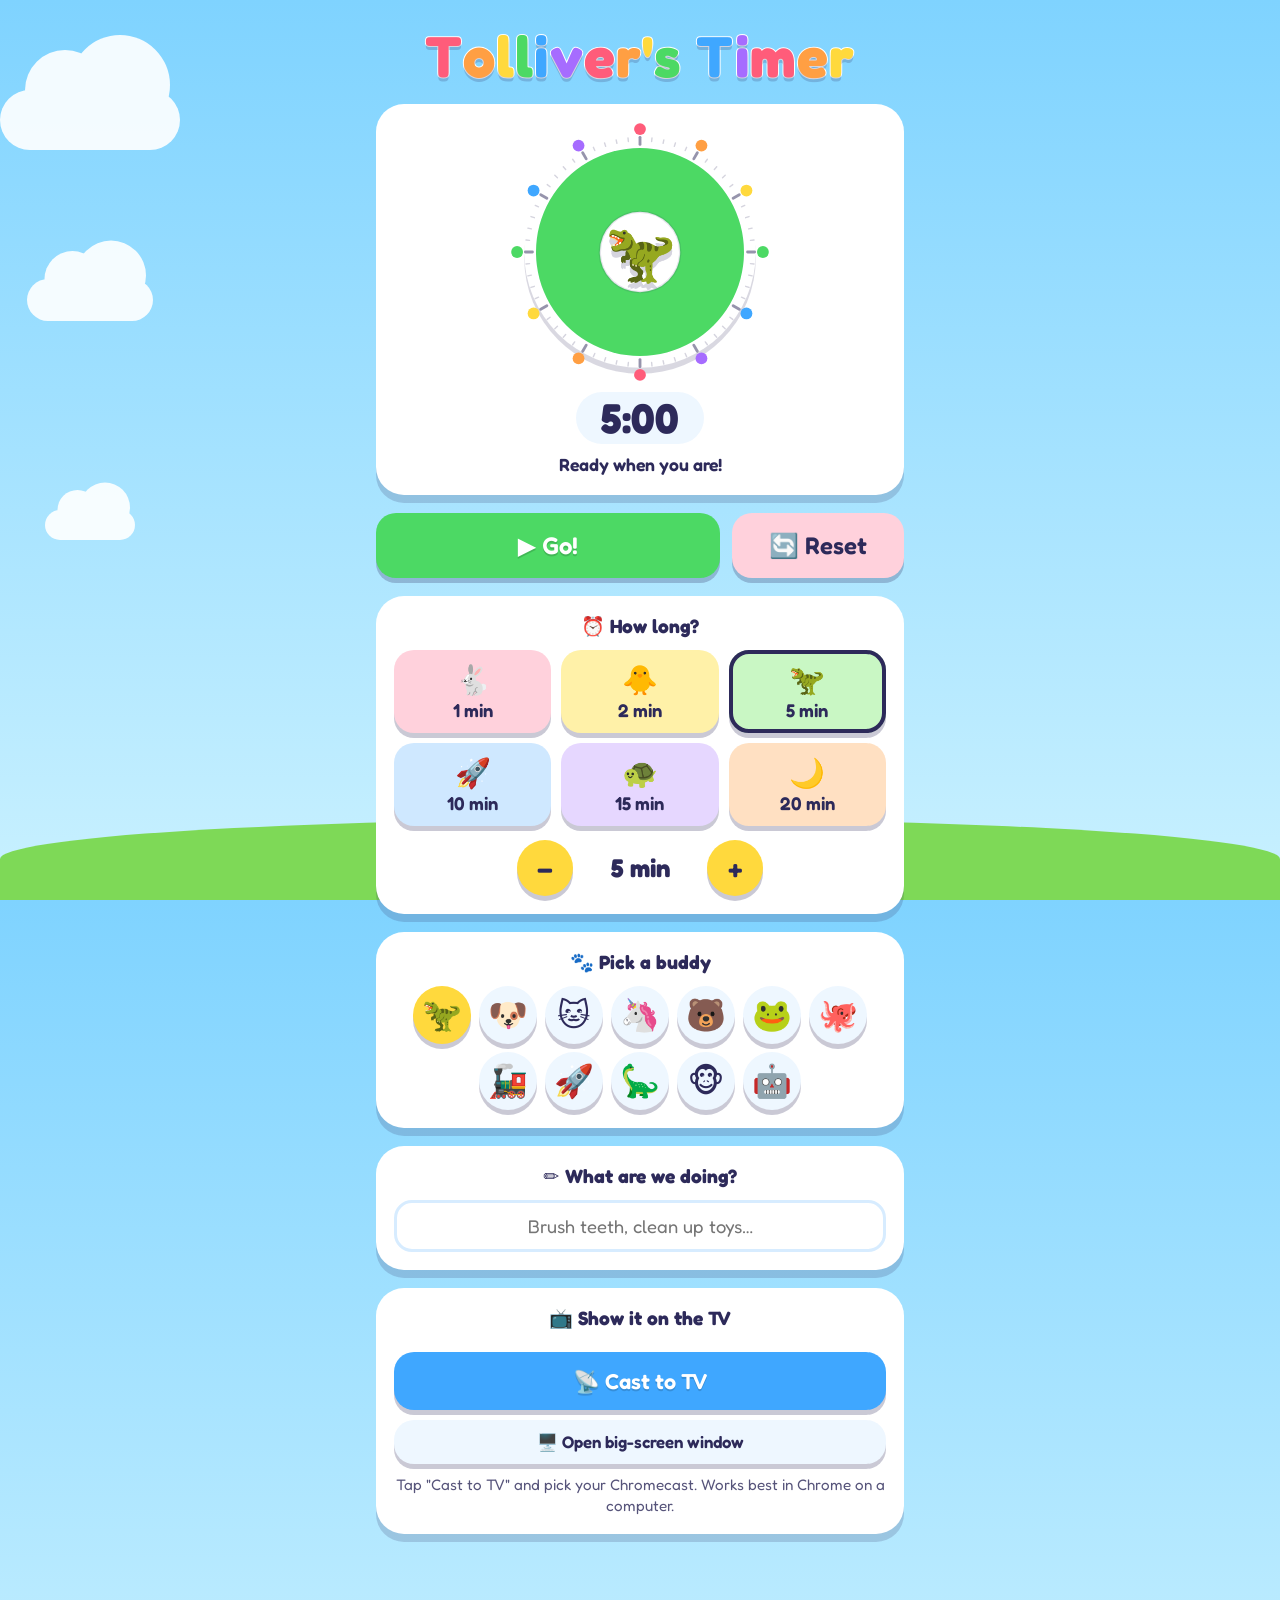
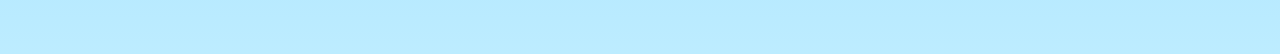
==== index.html @ eefb512e "Add Tolliver's Timer: a kid-friendly countdown you can cast to a TV Co-Authored-By: Claude Opus 5.5 " ====
<!doctype html>
<html lang="en">
<head>
  <meta charset="utf-8">
  <meta name="viewport" content="width=device-width, initial-scale=1">
  <title>Tolliver's Timer</title>
  <link rel="preconnect" href="https://fonts.googleapis.com">
  <link rel="stylesheet" href="https://fonts.googleapis.com/css2?family=Fredoka:wght@500;600;700&display=swap">
  <link rel="stylesheet" href="css/style.css">
  <style>
    main {
      position: relative; z-index: 1;
      max-width: 560px; margin: 0 auto;
      padding: 20px 16px 120px;
      display: flex; flex-direction: column; gap: 18px; align-items: stretch;
    }
    .title { font-size: clamp(2.4rem, 10vw, 3.6rem); margin-top: 6px; }
    .card {
      background: var(--card); border-radius: 28px; box-shadow: var(--shadow);
      padding: 18px;
    }
    .card h2 { margin: 0 0 12px; font-size: 1.2rem; text-align: center; }
    .preview { display: flex; flex-direction: column; align-items: center; gap: 10px; }
    .preview .face-wrap { width: min(260px, 70vw); }
    .preview .digits { font-size: 2.6rem; box-shadow: none; background: #eef7ff; }
    .preview .message { font-size: 1.1rem; }

    button {
      font-family: inherit; font-weight: 600; color: var(--ink);
      border: 0; border-radius: 20px; cursor: pointer;
      box-shadow: 0 5px 0 rgba(45, 42, 90, 0.25);
      transition: transform 0.08s, box-shadow 0.08s;
      -webkit-tap-highlight-color: transparent;
    }
    button:active { transform: translateY(4px); box-shadow: 0 1px 0 rgba(45, 42, 90, 0.25); }
    button:focus-visible { outline: 4px solid var(--purple); outline-offset: 3px; }

    .presets { display: grid; grid-template-columns: repeat(3, 1fr); gap: 10px; }
    .presets button { padding: 12px 4px; font-size: 1.15rem; display: flex; flex-direction: column; align-items: center; gap: 2px; }
    .presets button .e { font-size: 1.8rem; }
    .presets button.sel { outline: 4px solid var(--ink); outline-offset: -4px; }

    .custom { display: flex; align-items: center; justify-content: center; gap: 12px; margin-top: 14px; }
    .custom button { width: 56px; height: 56px; font-size: 1.8rem; background: var(--yellow); border-radius: 50%; }
    .custom .val { font-size: 1.6rem; font-weight: 700; min-width: 110px; text-align: center; }

    .buddies { display: flex; flex-wrap: wrap; justify-content: center; gap: 8px; }
    .buddies button { font-size: 2rem; width: 58px; height: 58px; background: #eef7ff; border-radius: 50%; padding: 0; }
    .buddies button.sel { background: var(--yellow); }

    .controls { display: grid; grid-template-columns: 2fr 1fr; gap: 12px; }
    .controls button { padding: 18px 8px; font-size: 1.5rem; }
    #startBtn { background: var(--green); color: #fff; text-shadow: 0 2px 0 rgba(0,0,0,0.15); }
    #startBtn.pause { background: var(--orange); }
    #resetBtn { background: #ffd1dc; }

    .cast { display: grid; gap: 10px; }
    #castBtn { background: var(--blue); color: #fff; padding: 16px; font-size: 1.35rem; text-shadow: 0 2px 0 rgba(0,0,0,0.15); }
    #castBtn.on { background: var(--purple); }
    #bigBtn { background: #eef7ff; padding: 12px; font-size: 1.05rem; }
    .hint { font-size: 0.95rem; text-align: center; margin: 0; opacity: 0.8; line-height: 1.4; }

    input.label {
      width: 100%; font-family: inherit; font-size: 1.15rem; padding: 12px 16px;
      border-radius: 18px; border: 3px solid #d7ecff; color: var(--ink); text-align: center;
    }
    input.label:focus { outline: none; border-color: var(--blue); }
  </style>
</head>
<body>
  <div class="sky"><div class="cloud c1"></div><div class="cloud c2"></div><div class="cloud c3"></div></div>
  <div class="grass"></div>

  <main>
    <h1 class="title" id="title">Tolliver's Timer</h1>

    <section class="card preview">
      <div class="face-wrap" id="face"></div>
      <div class="digits" id="digits">5:00</div>
      <div class="message" id="message"></div>
    </section>

    <section class="controls">
      <button id="startBtn">▶️ Go!</button>
      <button id="resetBtn">🔄 Reset</button>
    </section>

    <section class="card">
      <h2>⏰ How long?</h2>
      <div class="presets" id="presets"></div>
      <div class="custom">
        <button id="minus" aria-label="One minute less">−</button>
        <div class="val" id="customVal">5 min</div>
        <button id="plus" aria-label="One minute more">+</button>
      </div>
    </section>

    <section class="card">
      <h2>🐾 Pick a buddy</h2>
      <div class="buddies" id="buddies"></div>
    </section>

    <section class="card">
      <h2>✏️ What are we doing?</h2>
      <input class="label" id="label" maxlength="40" placeholder="Brush teeth, clean up toys…">
    </section>

    <section class="card cast">
      <h2>📺 Show it on the TV</h2>
      <button id="castBtn">📡 Cast to TV</button>
      <button id="bigBtn">🖥️ Open big-screen window</button>
      <p class="hint" id="castHint"></p>
    </section>
  </main>

  <script src="js/config.js"></script>
  <script src="js/face.js"></script>
  <script src="js/controller.js"></script>
</body>
</html>
---- css/style.css ----
:root {
  --sky-top: #7fd3ff;
  --sky-bottom: #c9f1ff;
  --grass: #7ed957;
  --ink: #2d2a5a;
  --card: #ffffff;
  --red: #ff5c7a;
  --orange: #ff9f43;
  --yellow: #ffd93d;
  --green: #4cd964;
  --blue: #3fa7ff;
  --purple: #a66cff;
  --shadow: 0 8px 0 rgba(45, 42, 90, 0.18);
}

* { box-sizing: border-box; }

html, body {
  margin: 0;
  height: 100%;
}

body {
  font-family: 'Fredoka', 'Comic Sans MS', 'Chalkboard SE', system-ui, sans-serif;
  color: var(--ink);
  background: linear-gradient(180deg, var(--sky-top), var(--sky-bottom));
  background-color: var(--sky-top);
  overflow-x: hidden;
}

/* ---------- Floating clouds & grass ---------- */
.sky {
  position: fixed;
  inset: 0;
  pointer-events: none;
  z-index: 0;
  overflow: hidden;
}
.cloud {
  position: absolute;
  width: 180px;
  height: 60px;
  background: #fff;
  border-radius: 60px;
  opacity: 0.9;
  animation: drift linear infinite;
}
.cloud::before, .cloud::after {
  content: '';
  position: absolute;
  background: #fff;
  border-radius: 50%;
}
.cloud::before { width: 80px; height: 80px; top: -40px; left: 25px; }
.cloud::after  { width: 100px; height: 100px; top: -55px; left: 70px; }
.cloud.c1 { top: 10%; animation-duration: 70s; animation-delay: -10s; }
.cloud.c2 { top: 30%; transform: scale(0.7); animation-duration: 95s; animation-delay: -50s; }
.cloud.c3 { top: 55%; transform: scale(0.5); animation-duration: 120s; animation-delay: -80s; }
@keyframes drift {
  from { left: -250px; }
  to   { left: 110%; }
}
.grass {
  position: fixed;
  left: 0; right: 0; bottom: 0;
  height: 9vh;
  background:
    radial-gradient(circle at 10% 0, var(--grass) 30px, transparent 31px),
    var(--grass);
  border-top-left-radius: 50% 40px;
  border-top-right-radius: 50% 40px;
  z-index: 0;
  pointer-events: none;
}

/* ---------- Title ---------- */
.title {
  font-weight: 700;
  text-align: center;
  margin: 0;
  letter-spacing: 0.02em;
  line-height: 1.05;
  text-shadow: 0 4px 0 rgba(45, 42, 90, 0.2);
}
.title span {
  display: inline-block;
  animation: bounce 2.4s ease-in-out infinite;
  -webkit-text-stroke: 2px #fff;
  paint-order: stroke fill;
}
@keyframes bounce {
  0%, 100% { transform: translateY(0) rotate(-2deg); }
  50%      { transform: translateY(-8px) rotate(2deg); }
}

/* ---------- Timer face (shared) ---------- */
.face {
  position: relative;
  width: 100%;
  aspect-ratio: 1 / 1;
}
.face svg { width: 100%; height: 100%; display: block; overflow: visible; }
.face .center {
  position: absolute;
  inset: 0;
  display: flex;
  flex-direction: column;
  align-items: center;
  justify-content: center;
  pointer-events: none;
}
.face .buddy {
  font-size: 22cqw;
  line-height: 1;
  filter: drop-shadow(0 6px 0 rgba(45, 42, 90, 0.2));
  animation: wiggle 1.6s ease-in-out infinite;
}
.face.paused .buddy, .face.idle .buddy { animation: none; }
.face.done .buddy { animation: jump 0.6s ease-in-out infinite; }
@keyframes wiggle {
  0%, 100% { transform: rotate(-6deg); }
  50%      { transform: rotate(6deg); }
}
@keyframes jump {
  0%, 100% { transform: translateY(0) scale(1); }
  50%      { transform: translateY(-14%) scale(1.1); }
}
.face-wrap { container-type: inline-size; }

.digits {
  font-weight: 700;
  font-variant-numeric: tabular-nums;
  text-align: center;
  line-height: 1;
  background: var(--card);
  border-radius: 999px;
  box-shadow: var(--shadow);
  padding: 0.12em 0.6em;
  display: inline-block;
}
.message {
  text-align: center;
  font-weight: 600;
  min-height: 1.3em;
}

/* ---------- Confetti ---------- */
.confetti {
  position: fixed;
  inset: 0;
  pointer-events: none;
  z-index: 50;
  overflow: hidden;
}
.confetti i {
  position: absolute;
  top: -10vh;
  font-style: normal;
  animation: fall linear forwards;
}
@keyframes fall {
  to { transform: translateY(120vh) rotate(720deg); }
}
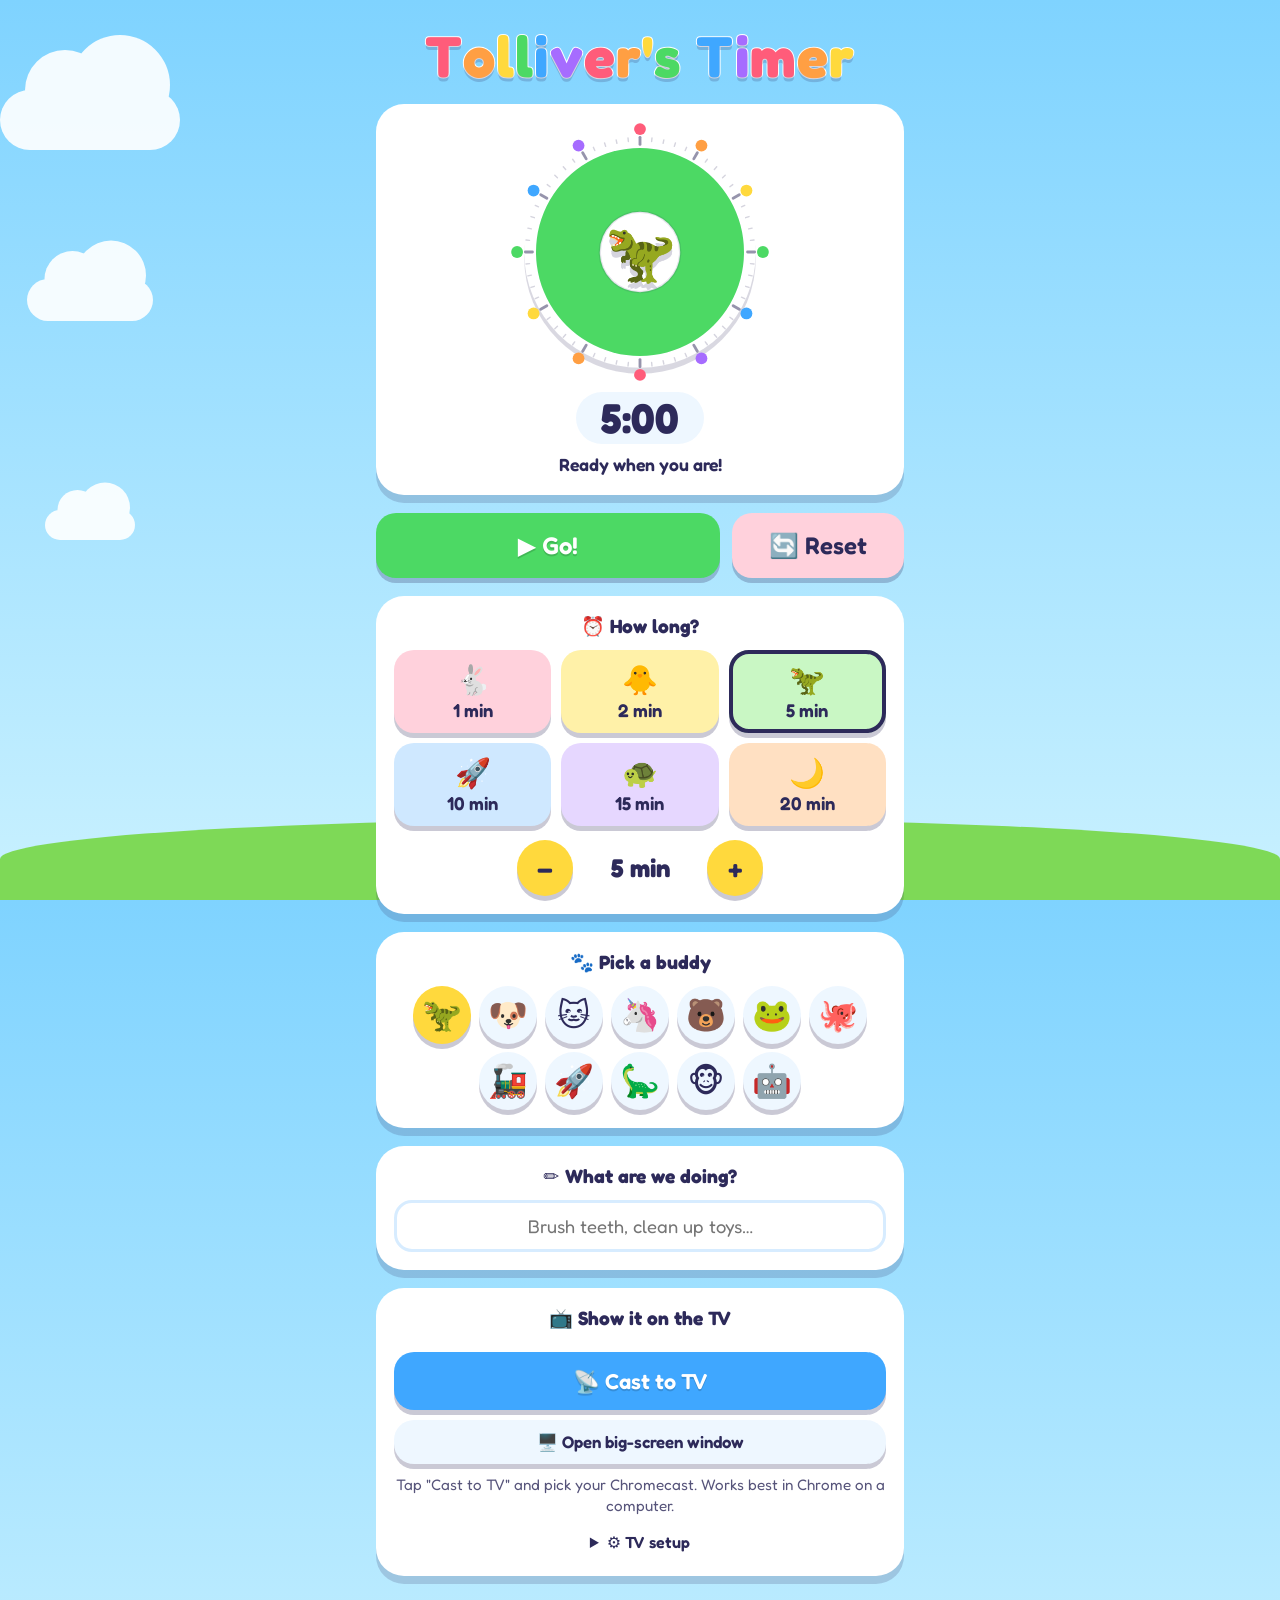
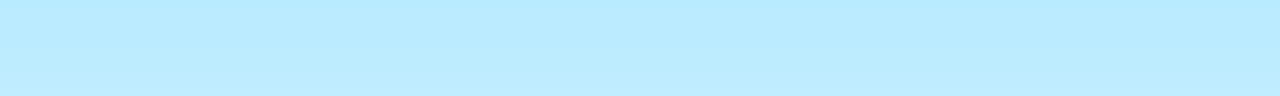
==== commit 1b0f0a34: "Make Tolliver's Timer castable from an Android phone Use the Google Cast SDK when a Cast App ID is s" ====
--- a/index.html
+++ b/index.html
@@ -4,6 +4,10 @@
   <meta charset="utf-8">
   <meta name="viewport" content="width=device-width, initial-scale=1">
   <title>Tolliver's Timer</title>
+  <meta name="theme-color" content="#7fd3ff">
+  <link rel="manifest" href="manifest.webmanifest">
+  <link rel="icon" href="icons/icon-192.png">
+  <link rel="apple-touch-icon" href="icons/icon-192.png">
   <link rel="preconnect" href="https://fonts.googleapis.com">
   <link rel="stylesheet" href="https://fonts.googleapis.com/css2?family=Fredoka:wght@500;600;700&display=swap">
   <link rel="stylesheet" href="css/style.css">
@@ -65,6 +69,11 @@
       border-radius: 18px; border: 3px solid #d7ecff; color: var(--ink); text-align: center;
     }
     input.label:focus { outline: none; border-color: var(--blue); }
+    details summary { cursor: pointer; text-align: center; font-weight: 600; padding: 6px; }
+    details .hint { margin: 8px 0; }
+    .appid-row { display: flex; gap: 8px; }
+    .appid-row input { flex: 1; min-width: 0; }
+    #saveAppId { background: var(--yellow); padding: 0 18px; font-size: 1.1rem; }
   </style>
 </head>
 <body>
@@ -110,6 +119,14 @@
       <button id="castBtn">📡 Cast to TV</button>
       <button id="bigBtn">🖥️ Open big-screen window</button>
       <p class="hint" id="castHint"></p>
+      <details id="setup">
+        <summary>⚙️ TV setup</summary>
+        <p class="hint">Paste the <b>Application ID</b> from the Google Cast Developer Console. It's saved on this device.</p>
+        <div class="appid-row">
+          <input class="label" id="appId" placeholder="e.g. A1B2C3D4" autocapitalize="characters" autocomplete="off" spellcheck="false">
+          <button id="saveAppId">Save</button>
+        </div>
+      </details>
     </section>
   </main>
 
